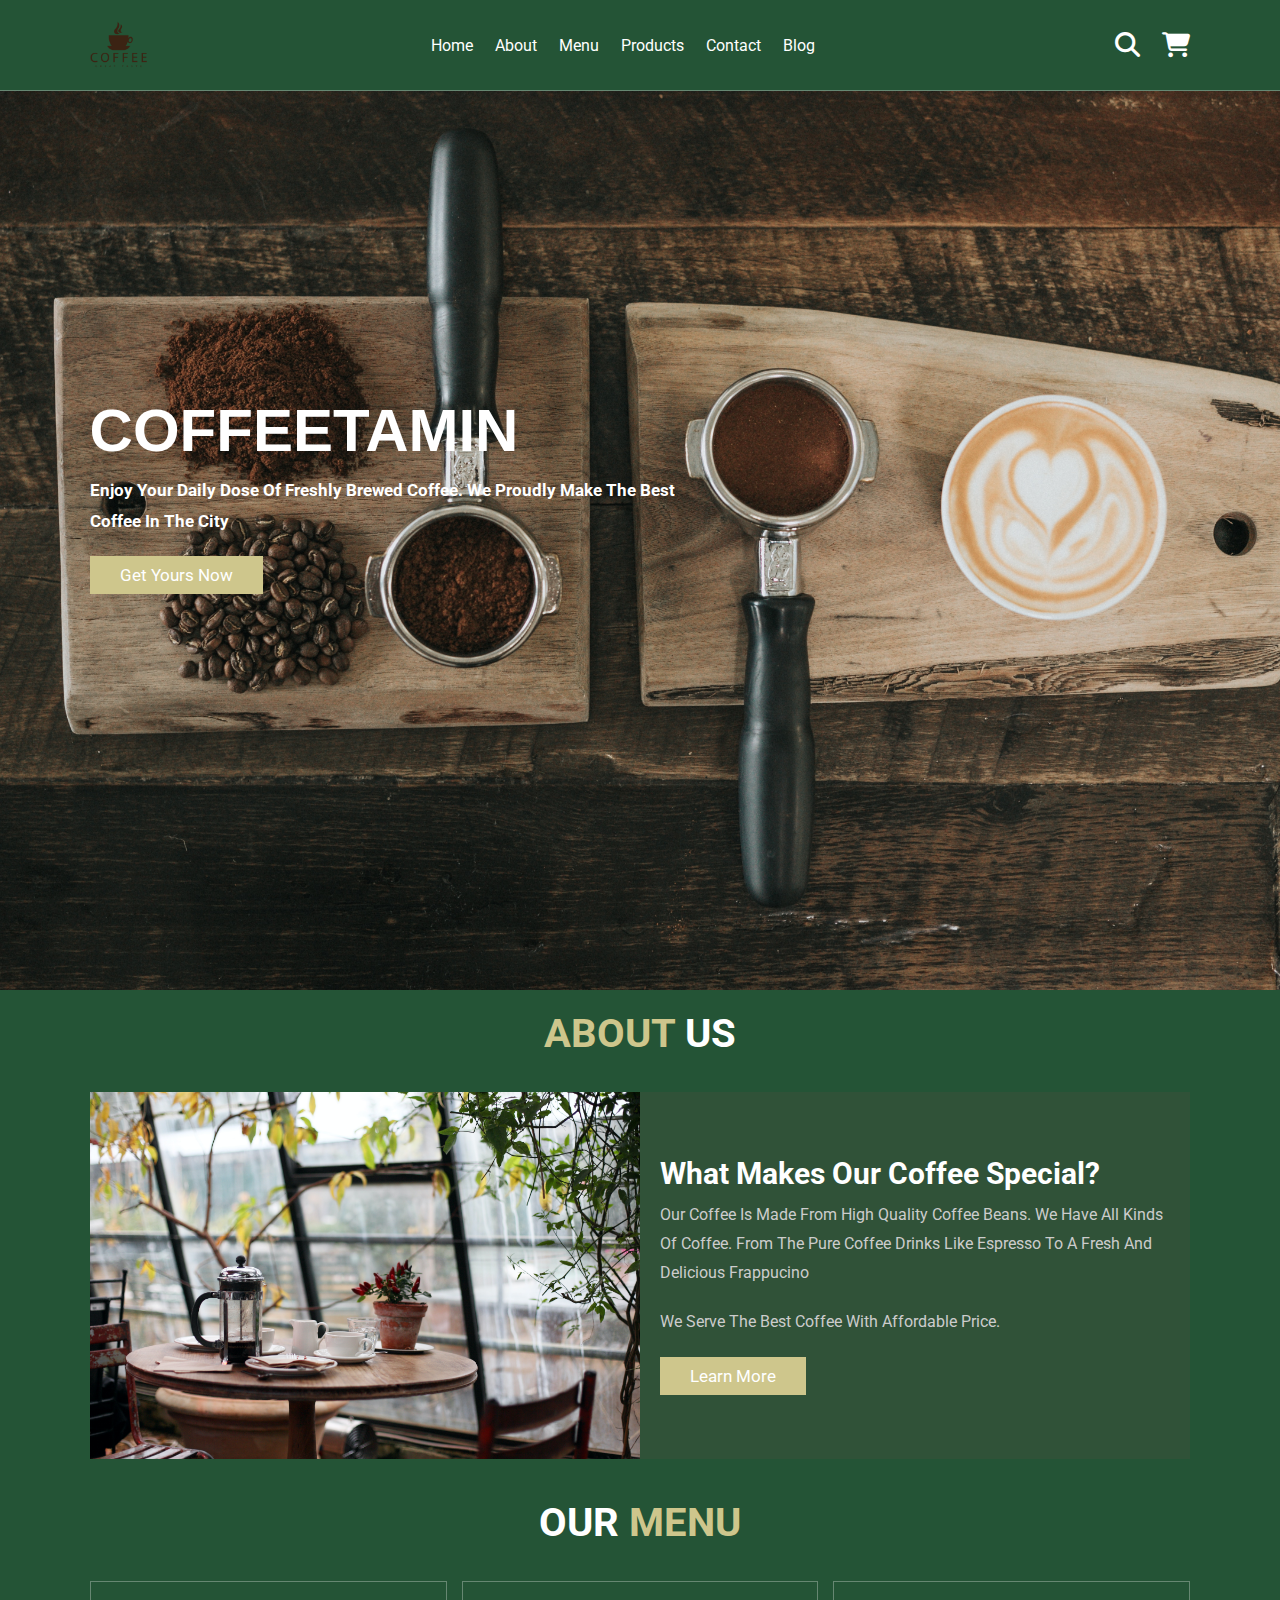
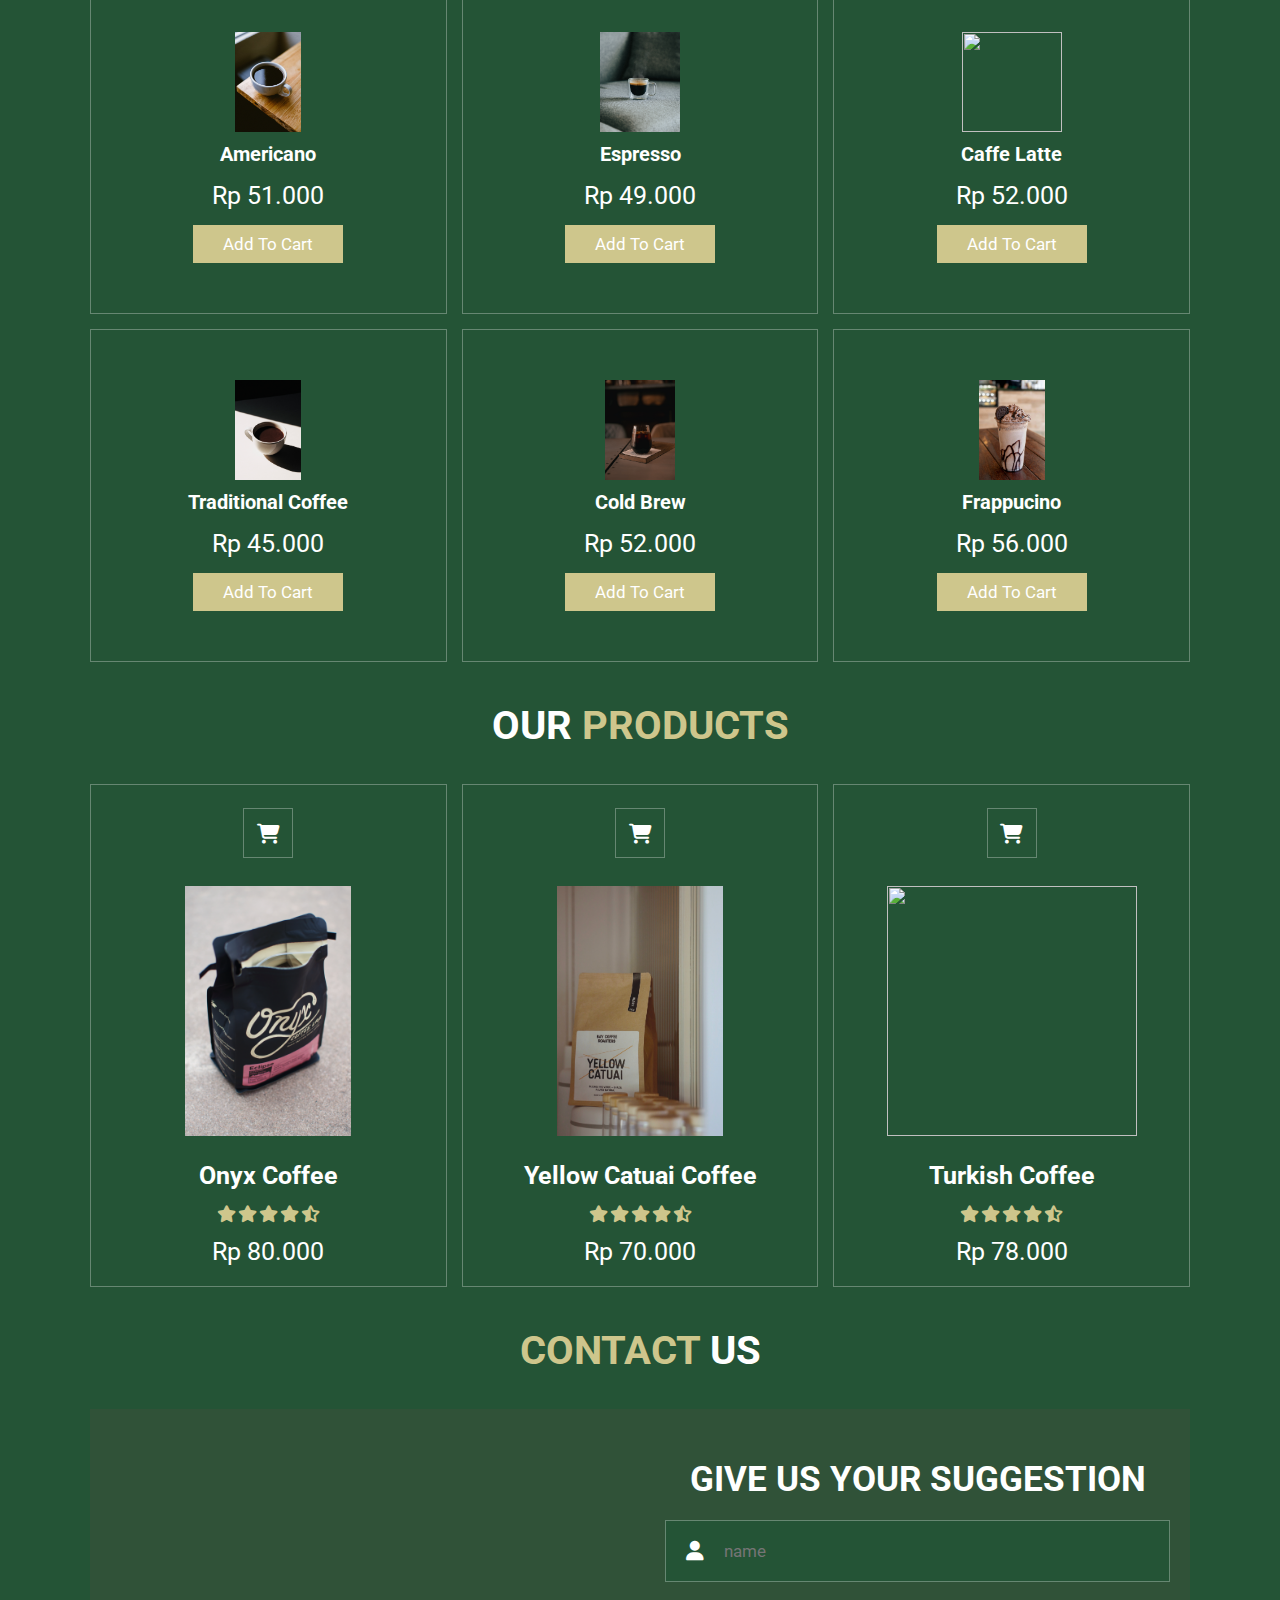
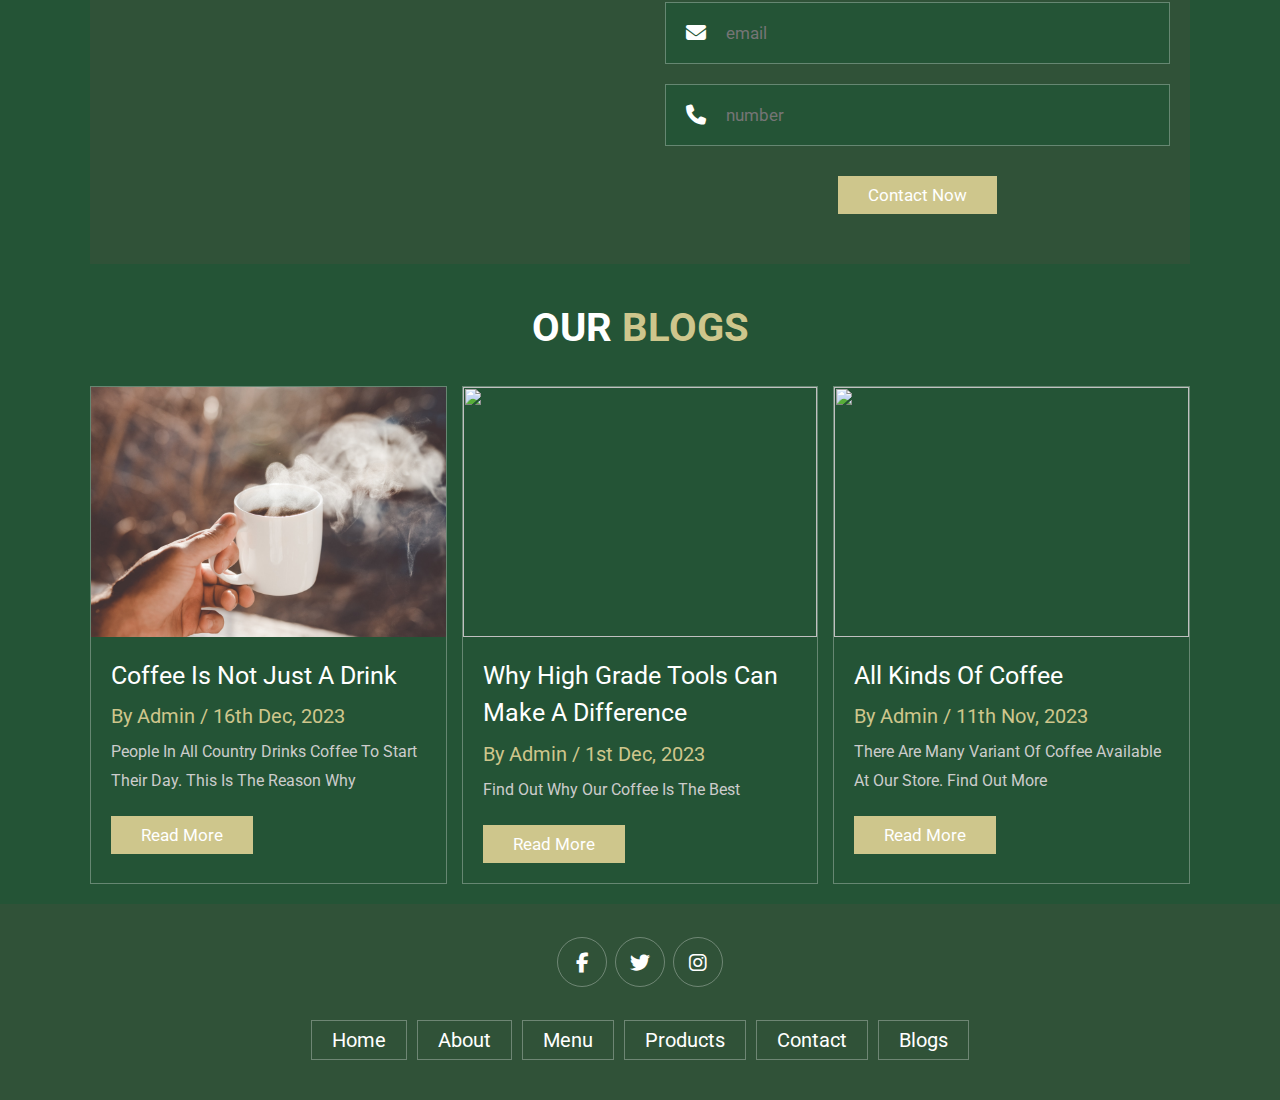
==== CoffeeTamins.html @ 353ef0f1 "Add files via upload" ====
<html lang="en">
<head>
    <meta charset="UTF-8">
    <meta name="viewport" content="width=device-width, initial-scale=1.0">
    <title>CoffeeTamins</title>
    <!-- Font Awesome CDN  -->
    <link rel="stylesheet" href="https://cdnjs.cloudflare.com/ajax/libs/font-awesome/6.5.1/css/all.min.css">
    <!-- Link css -->
    <link rel="stylesheet" href="CoffeeTamins.css">

</head>
<body>
<!-- Header start -->
<header class="Header">
        <a href="#" class="logo">
            <img src="Picture album/Coffeeshop-logo.png" alt="">
        </a>

<nav class="navbar">
    <a href="#home">Home</a>
    <a href="#about">About</a>
    <a href="#menu">Menu</a>
    <a href="#products">products</a>
    <a href="#contact">Contact</a>
    <a href="#blogs">Blog</a>
</nav>

<Div class="icons">
    <Div class="fas fa-search" id="search-btn"></Div>
    <div class="fas fa-shopping-cart" id="cart-btn"></div>
    <div class="fas fa-bars" id="menu-btn"></div>
</Div>

<div class="search-form">
    <input type="search" id="search-box" placeholder="search here...">
    <label for="search-box" class="fas fa-search"></label>
</div>

<div class="cart-items-container">
    <div class="cart-item">
        <span class="fas fa-times"></span>
        <img src="Picture album/Shop-Espresso.jpg" alt="">
        <div class="content">
                <h3>Cart item 1</h3>
                <div class="price">Rp 49.000</div>
        </div>
    </div>

<div class="cart-item">
    <span class="fas fa-times"></span>
    <img src="Picture album/Menu-Frapucino.jpg" alt="">
    <div class="content">
            <h3>Cart item 2</h3>
            <div class="price">Rp 56.000</div>
    </div>
</div>
<div class="cart-item">
    <span class="fas fa-times"></span>
    <img src="Picture album/Caffe_latte.jpg" alt="">
    <div class="content">
            <h3>Cart item 3</h3>
            <div class="price">Rp 52.000</div>
    </div>
</div>
<div class="cart-item">
    <span class="fas fa-times"></span>
    <img src="Picture album/Shop-Americano.jpg" alt="">
    <div class="content">
            <h3>Cart item 4</h3>
            <div class="price">Rp 51.000</div>
    </div>
</div>
<a href="#" class="btn">checkout</a>
</div>
</header>
<!-- Header end -->

<!-- Home start -->
<section class="home" id="home">

        <div class="content">
            <h3>Coffeetamin</h3>
            <p>Enjoy your daily dose of freshly brewed coffee. We proudly make the best coffee in the city</p>
                <a href="#" class="btn">Get yours now</a>
        </div>
</section>
<!-- home end -->
<!-- About section start -->
<section class="about" id="about">

    <h1 class="heading"> <span>about</span> us </h1>

    <div class="row">

        <div class="image">
            <img src="Picture album/BG3.jpg" alt="">
        </div>

        <div class="content">
            <h3>what makes our coffee special?</h3>
            <p>Our coffee is made from high quality coffee beans. We have all kinds of coffee. 
                From the pure coffee drinks like Espresso to a fresh and delicious frappucino
            </p>
            <p>We serve the best coffee with affordable price. </p>
            <a href="#" class="btn">learn more</a>
        </div>

    </div>

</section>
<!-- About section ends -->
<!-- menu section starts  -->

<section class="menu" id="menu">

    <h1 class="heading"> our <span>menu</span> </h1>

    <div class="box-container">

        <div class="box">
            <img src="Picture album/Shop-Americano.jpg" alt="">
            <h3>Americano</h3>
            <div class="price">Rp 51.000</div>
            <a href="#" class="btn">add to cart</a>
        </div>

        <div class="box">
            <img src="Picture album/Shop-Espresso.jpg" alt="">
            <h3>Espresso</h3>
            <div class="price">Rp 49.000</div>
            <a href="#" class="btn">add to cart</a>
        </div>

        <div class="box">
            <img src="Picture album/Caffe_latte.jpg" alt="">
            <h3>Caffe latte</h3>
            <div class="price">Rp 52.000</div>
            <a href="#" class="btn">add to cart</a>
        </div>

        <div class="box">
            <img src="Picture album/Trad_coffee.jpg" alt="">
            <h3>Traditional coffee</h3>
            <div class="price">Rp 45.000</div>
            <a href="#" class="btn">add to cart</a>
        </div>

        <div class="box">
            <img src="Picture album/Shop-ColdBrew1.jpg" alt="">
            <h3>Cold Brew</h3>
            <div class="price">Rp 52.000</div>
            <a href="#" class="btn">add to cart</a>
        </div>

        <div class="box">
            <img src="Picture album/Menu-Frapucino.jpg" alt="">
            <h3>frappucino</h3>
            <div class="price">Rp 56.000</div>
            <a href="#" class="btn">add to cart</a>
        </div>

    </div>

</section>

<!-- menu section ends -->

<section class="products" id="products">

    <h1 class="heading"> our <span>products</span> </h1>

    <div class="box-container">

        <div class="box">
            <div class="icons">
                <a href="#" class="fas fa-shopping-cart"></a>
            </div>
            <div class="image">
                <img src="Picture album/product5.jpg" alt="">
            </div>
            <div class="content">
                <h3>Onyx coffee</h3>
                <div class="stars">
                    <i class="fas fa-star"></i>
                    <i class="fas fa-star"></i>
                    <i class="fas fa-star"></i>
                    <i class="fas fa-star"></i>
                    <i class="fas fa-star-half-alt"></i>
                </div>
                <div class="price">Rp 80.000</div>
            </div>
        </div>

        <div class="box">
            <div class="icons">
                <a href="#" class="fas fa-shopping-cart"></a>
            </div>
            <div class="image">
                <img src="Picture album/Product3.jpg" alt="">
            </div>
            <div class="content">
                <h3>Yellow catuai coffee</h3>
                <div class="stars">
                    <i class="fas fa-star"></i>
                    <i class="fas fa-star"></i>
                    <i class="fas fa-star"></i>
                    <i class="fas fa-star"></i>
                    <i class="fas fa-star-half-alt"></i>
                </div>
                <div class="price">Rp 70.000</div>
            </div>
        </div>

        <div class="box">
            <div class="icons">
                <a href="#" class="fas fa-shopping-cart"></a>
            </div>
            <div class="image">
                <img src="Picture album/product4.jpg" alt="">
            </div>
            <div class="content">
                <h3>Turkish coffee</h3>
                <div class="stars">
                    <i class="fas fa-star"></i>
                    <i class="fas fa-star"></i>
                    <i class="fas fa-star"></i>
                    <i class="fas fa-star"></i>
                    <i class="fas fa-star-half-alt"></i>
                </div>
                <div class="price">Rp 78.000</div>
            </div>
        </div>

    </div>

</section>



<!-- contact section starts  -->

<section class="contact" id="contact">

    <h1 class="heading"> <span>contact</span> us </h1>

    <div class="row">

        <iframe class="map" src="https://www.google.com/maps/embed?pb=!1m17!1m12!1m3!1d3966.7529385469725!2d106.76006207409554!3d-6.163832660406505!2m3!1f0!2f0!3f0!3m2!1i1024!2i768!4f13.1!3m2!1m1!2zNsKwMDknNDkuOCJTIDEwNsKwNDUnNDUuNSJF!5e0!3m2!1sen!2sid!4v1702655065192!5m2!1sen!2sid" allowfullscreen="" loading="lazy"></iframe>

        <form action="">
            <h3>Give us your suggestion</h3>
            <div class="inputBox">
                <span class="fas fa-user"></span>
                <input type="text" placeholder="name">
            </div>
            <div class="inputBox">
                <span class="fas fa-envelope"></span>
                <input type="email" placeholder="email">
            </div>
            <div class="inputBox">
                <span class="fas fa-phone"></span>
                <input type="number" placeholder="number">
            </div>
            <input type="submit" value="contact now" class="btn">
        </form>

    </div>

</section>

<!-- contact section ends -->

<!-- blogs section starts  -->

<section class="blogs" id="blogs">

    <h1 class="heading"> our <span>blogs</span> </h1>

    <div class="box-container">

        <div class="box">
            <div class="image">
                <img src="Picture album/BlogsPic.jpg" alt="">
            </div>
            <div class="content">
                <a href="#" class="title">Coffee is not just a drink</a>
                <span>by admin / 16th Dec, 2023</span>
                <p>People in all country drinks coffee to start their day. This is the reason why</p>
                <a href="#" class="btn">read more</a>
            </div>
        </div>

        <div class="box">
            <div class="image">
                <img src="Picture album/BlogsPic1.jpg" alt="">
            </div>
            <div class="content">
                <a href="#" class="title">Why high grade tools can make a difference</a>
                <span>by admin / 1st Dec, 2023</span>
                <p>Find out why our coffee is the best</p>
                <a href="#" class="btn">read more</a>
            </div>
        </div>

        <div class="box">
            <div class="image">
                <img src="Picture album/BlogsPic2.jpg" alt="">
            </div>
            <div class="content">
                <a href="#" class="title">All kinds of coffee</a>
                <span>by admin / 11th Nov, 2023</span>
                <p>There are many variant of coffee available at our store. Find out more </p>
                <a href="#" class="btn">read more</a>
            </div>
        </div>

    </div>

</section>

<!-- blogs section ends -->

<!-- footer section starts  -->

<section class="footer">

    <div class="share">
        <a href="#" class="fab fa-facebook-f"></a>
        <a href="#" class="fab fa-twitter"></a>
        <a href="#" class="fab fa-instagram"></a>
    </div>

    <div class="links">
        <a href="#">home</a>
        <a href="#">about</a>
        <a href="#">menu</a>
        <a href="#">products</a>
        <a href="#">contact</a>
        <a href="#">blogs</a>
    </div>

  

</section>

<!-- footer section ends -->
<!-- JS -->
<script src="CoffeeTamins.js"></script>
</body>
</html>
---- CoffeeTamins.css ----
@import url('https://fonts.googleapis.com/css2?family=Roboto:wght@100;300;400;500;700&display=swap');

:root{
    --main-color:	#cec68c;
    --kuro:#305238;
    --bg:	#245436;
    --border:.1rem solid rgba(255,255,255,.3);
}

*{
    font-family: 'Roboto', sans-serif;
    margin:0; padding:0;
    box-sizing: border-box;
    outline: none; border:none;
    text-decoration: none;
    text-transform: capitalize;
    transition: .2s linear;
}

html{
    font-size: 62.5%;
    overflow-x: hidden;
    scroll-padding-top: 9rem;
    scroll-behavior: smooth;
}

html::-webkit-scrollbar{
    width: .8rem;
}

html::-webkit-scrollbar-track{
    background: transparent;
}

html::-webkit-scrollbar-thumb{
    background: #fff;
    border-radius: 5rem;
}

body{
    background: var(--bg);
}

section{
    padding:2rem 7%;
}

.heading{
    text-align: center;
    color:#fff;
    text-transform: uppercase;
    padding-bottom: 3.5rem;
    font-size: 4rem;
}

.heading span{
    color:var(--main-color);
    text-transform: uppercase;
}

.btn{
    margin-top: 1rem;
    display: inline-block;
    padding:.9rem 3rem;
    font-size: 1.7rem;
    color:#fff;
    background: var(--main-color);
    cursor: pointer;
}

.btn:hover{
    letter-spacing: .2rem;
}

.header{
    background: var(--bg);
    display: flex;
    align-items: center;
    justify-content: space-between;
    padding:1.5rem 7%;
    border-bottom: var(--border);
    position: fixed;
    top:0; left: 0; right: 0;
    z-index: 1000;
}

.header .logo img{
    height: 6rem;
}

.header .navbar a{
    margin:0 1rem;
    font-size: 1.6rem;
    color:#fff;
}

.header .navbar a:hover{
    color:var(--main-color);
    border-bottom: .1rem solid var(--main-color);
    padding-bottom: .5rem;
}

.header .icons div{
    color:#fff;
    cursor: pointer;
    font-size: 2.5rem;
    margin-left: 2rem;
}

.header .icons div:hover{
    color:var(--main-color);
}

#menu-btn{
    display: none;
}

.header .search-form{
    position: absolute;
    top:115%; right: 7%;
    background: #fff;
    width: 50rem;
    height: 5rem;
    display: flex;
    align-items: center;
    transform: scaleY(0);
    transform-origin: top;
}

.header .search-form.active{
    transform: scaleY(1);
}

.header .search-form input{
    height: 100%;
    width: 100%;
    font-size: 1.6rem;
    color:var(--kuro);
    padding:1rem;
    text-transform: none;
}

.header .search-form label{
    cursor: pointer;
    font-size: 2.2rem;
    margin-right: 1.5rem;
    color:var(--kuro);
}

.header .search-form label:hover{
    color:var(--main-color);
}

.header .cart-items-container{
    position: absolute;
    top:100%; right: -100%;
    height: calc(100vh - 9.5rem);
    width: 35rem;
    background: #fff;
    padding:0 1.5rem;
}

.header .cart-items-container.active{
    right: 0;
}

.header .cart-items-container .cart-item{
    position: relative;
    margin:2rem 0;
    display: flex;
    align-items: center;
    gap:1.5rem;
}

.header .cart-items-container .cart-item .fa-times{
    position: absolute;
    top:1rem; right: 1rem;
    font-size: 2rem;
    cursor: pointer;
    color: var(--kuro);
}

.header .cart-items-container .cart-item .fa-times:hover{
    color:var(--main-color);
}

.header .cart-items-container .cart-item img{
    height: 7rem;
}

.header .cart-items-container .cart-item .content h3{
    font-size: 2rem;
    color:var(--kuro);
    padding-bottom: .5rem;
}

.header .cart-items-container .cart-item .content .price{
    font-size: 1.5rem;
    color:var(--main-color);
}

.header .cart-items-container .btn{
    width: 100%;
    text-align: center;
}

.home{
    height: 110vh;
    display: flex;
    align-items: center;
    background:url("Picture\ album/Body-Background.jpg") no-repeat;
    background-size: cover;
    background-position: center;
}

.home .content{
    max-width: 60rem;
}

.home .content h3{
    font-size: 6rem;
    text-transform: uppercase;
    color:#fff;
    font-family:Helvetica;
}

.home .content p{
    font-size: 1.7rem;
    font-weight: bold;
    line-height: 1.8;
    padding:1rem 0;
    color:rgb(255, 255, 255);
}

/* ------------------------About ============== */
.about .row{
    display: flex;
    align-items: center;
    background:var(--kuro);
    flex-wrap: wrap;
}

.about .row .image{
    flex:1 1 45rem;
}

.about .row .image img{
    width: 100%;
}
.about .row .content{
    flex:1 1 45rem;
    padding:2rem;
}

.about .row .content h3{
    font-size: 3rem;
    color:#fff;
}

.about .row .content p{
    font-size: 1.6rem;
    color:#ccc;
    padding:1rem 0;
    line-height: 1.8;
}
 /* ------------------------------menu----------------- */
.menu .box-container{
    display: grid;
    grid-template-columns: repeat(auto-fit, minmax(30rem, 1fr));
    gap:1.5rem;
}

.menu .box-container .box{
    padding:5rem;
    text-align: center;
    border:var(--border);    
}

.menu .box-container .box img{
    height: 10rem;
}

.menu .box-container .box h3{
    color: #fff;
    font-size: 2rem;
    padding:1rem 0;
}

.menu .box-container .box .price{
    color: #fff;
    font-size: 2.5rem;
    padding:.5rem 0;
}

.menu .box-container .box:hover{
    background:#fff;
}

.menu .box-container .box:hover > *{
    color:var(--kuro);
}
/* -----------Product-------------- */
.products .box-container{
    display: grid;
    grid-template-columns: repeat(auto-fit, minmax(30rem, 1fr));
    gap:1.5rem;
}

.products .box-container .box{
    text-align: center;
    border:var(--border);
    padding: 2rem;
}

.products .box-container .box .icons a{
    height: 5rem;
    width: 5rem;
    line-height: 5rem;
    font-size: 2rem;
    border:var(--border);
    color:#fff;
    margin:.3rem;
}

.products .box-container .box .icons a:hover{
    background:var(--main-color);
}

.products .box-container .box .image{
    padding: 2.5rem 0;
}

.products .box-container .box .image img{
    height: 25rem;
}

.products .box-container .box .content h3{
    color:#fff;
    font-size: 2.5rem;
}

.products .box-container .box .content .stars{
    padding: 1.5rem;
}

.products .box-container .box .content .stars i{
    font-size: 1.7rem;
    color: var(--main-color);
}

.products .box-container .box .content .price{
    color:#fff;
    font-size: 2.5rem;
}
/* ---------------------------Contact------------------------------- */
.contact .row{
    display: flex;
    background:var(--kuro);
    flex-wrap: wrap;
    gap:1rem;
}

.contact .row .map{
    flex:1 1 45rem;
    width: 100%;
    object-fit: cover;
    padding: 20px 40px;
}

.contact .row form{
    flex:1 1 45rem;
    padding:5rem 2rem;
    text-align: center;
}

.contact .row form h3{
    text-transform: uppercase;
    font-size: 3.5rem;
    color:#fff;
}

.contact .row form .inputBox{
    display: flex;
    align-items: center;
    margin-top: 2rem;
    margin-bottom: 2rem;
    background:var(--bg);
    border:var(--border);
}

.contact .row form .inputBox span{
    color:#fff;
    font-size: 2rem;
    padding-left: 2rem;
}

.contact .row form .inputBox input{
    width: 100%;
    padding:2rem;
    font-size: 1.7rem;
    color:#fff;
    text-transform: none;
    background:none;
}
/* --------------Blogs------------------------ */
.blogs .box-container{
    display: grid;
    grid-template-columns: repeat(auto-fit, minmax(30rem, 1fr));
    gap:1.5rem;
}

.blogs .box-container .box{
    border:var(--border);    
}

.blogs .box-container .box .image{
    height: 25rem;
    overflow:hidden;
    width: 100%;
}

.blogs .box-container .box .image img{
    height: 100%;
    object-fit: cover;
    width: 100%;
}

.blogs .box-container .box:hover .image img{
    transform: scale(1.2);
}

.blogs .box-container .box .content{
    padding:2rem;
}

.blogs .box-container .box .content .title{
    font-size: 2.5rem;
    line-height: 1.5;
    color:#fff;
}

.blogs .box-container .box .content .title:hover{
    color:var(--main-color);
}

.blogs .box-container .box .content span{
    color:var(--main-color);
    display: block;
    padding-top: 1rem;
    font-size: 2rem;
}

.blogs .box-container .box .content p{
    font-size: 1.6rem;
    line-height: 1.8;
    color:#ccc;
    padding:1rem 0;
}

.footer{
    background:var(--kuro);
    text-align: center;
}

.footer .share{
    padding:1rem 0;
}

.footer .share a{
    height: 5rem;
    width: 5rem;
    line-height: 5rem;
    font-size: 2rem;
    color:#fff;
    border:var(--border);
    margin:.3rem;
    border-radius: 50%;
}

.footer .share a:hover{
    background-color: var(--main-color);
}

.footer .links{
    display: flex;
    justify-content: center;
    flex-wrap: wrap;
    padding:2rem 0;
    gap:1rem;
}

.footer .links a{
    padding:.7rem 2rem;
    color:#fff;
    border:var(--border);
    font-size: 2rem;
}

.footer .links a:hover{
    background:var(--main-color);
}




/* ----------------------------------------------------------------------- */

/* media queries  */
@media (max-width:991px){

    html{
        font-size: 55%;
    }

    .header{
        padding:1.5rem 2rem;
    }

    section{
        padding:2rem;
    }

}

@media (max-width:768px){

    #menu-btn{
        display: inline-block;
    }

    .header .navbar{
        position: absolute;
        top:100%; right: -100%;
        background: #fff;
        width: 30rem;
        height: calc(100vh - 9.5rem);
    }

    .header .navbar.active{
        right:0;
    }

    .header .navbar a{
        color:var(--kuro);
        display: block;
        margin:1.5rem;
        padding:.5rem;
        font-size: 2rem;
    }

    .header .search-form{
        width: 90%;
        right: 2rem;
    }

    .home{
        background-position: left;
        justify-content: center;
        text-align: center;
    }

    .home .content h3{
        font-size: 4.5rem;
    }

    .home .content p{
        font-size: 1.5rem;
    }

}

@media (max-width:450px){

    html{
        font-size: 50%;
    }
}
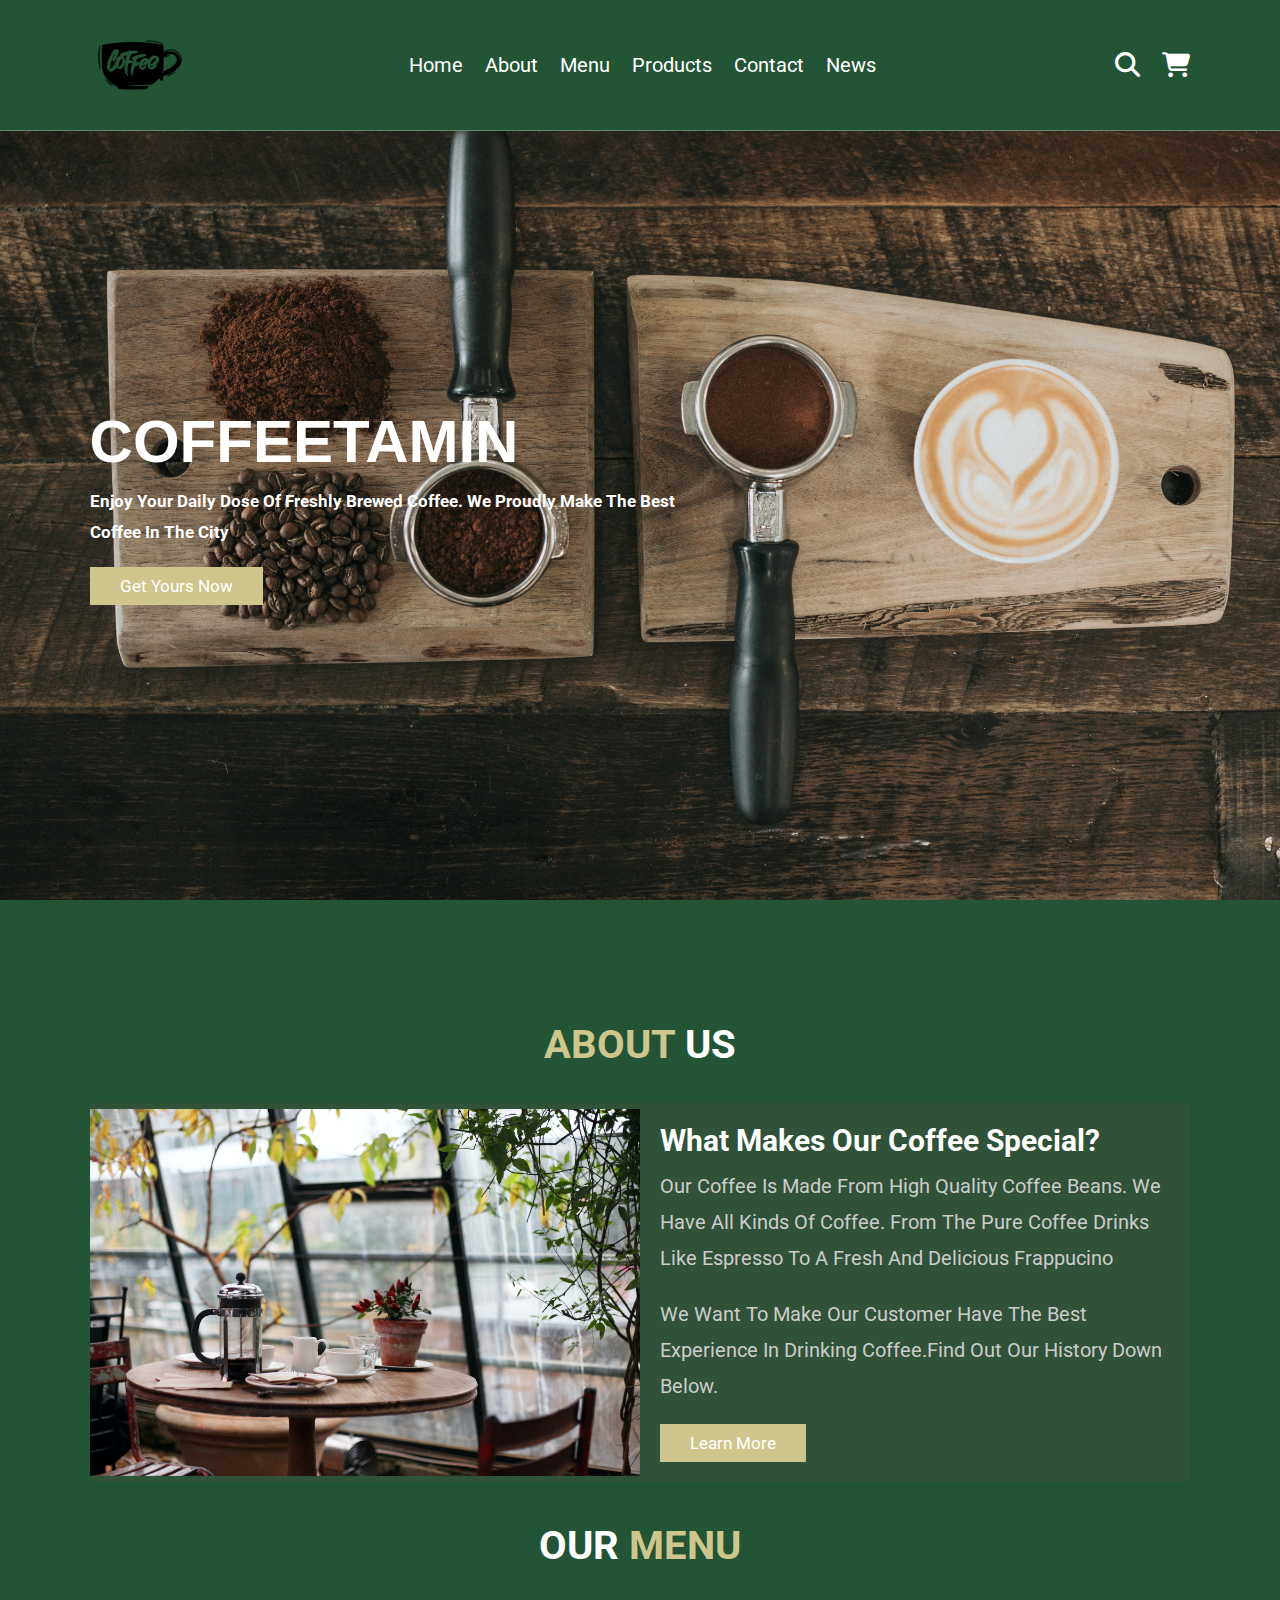
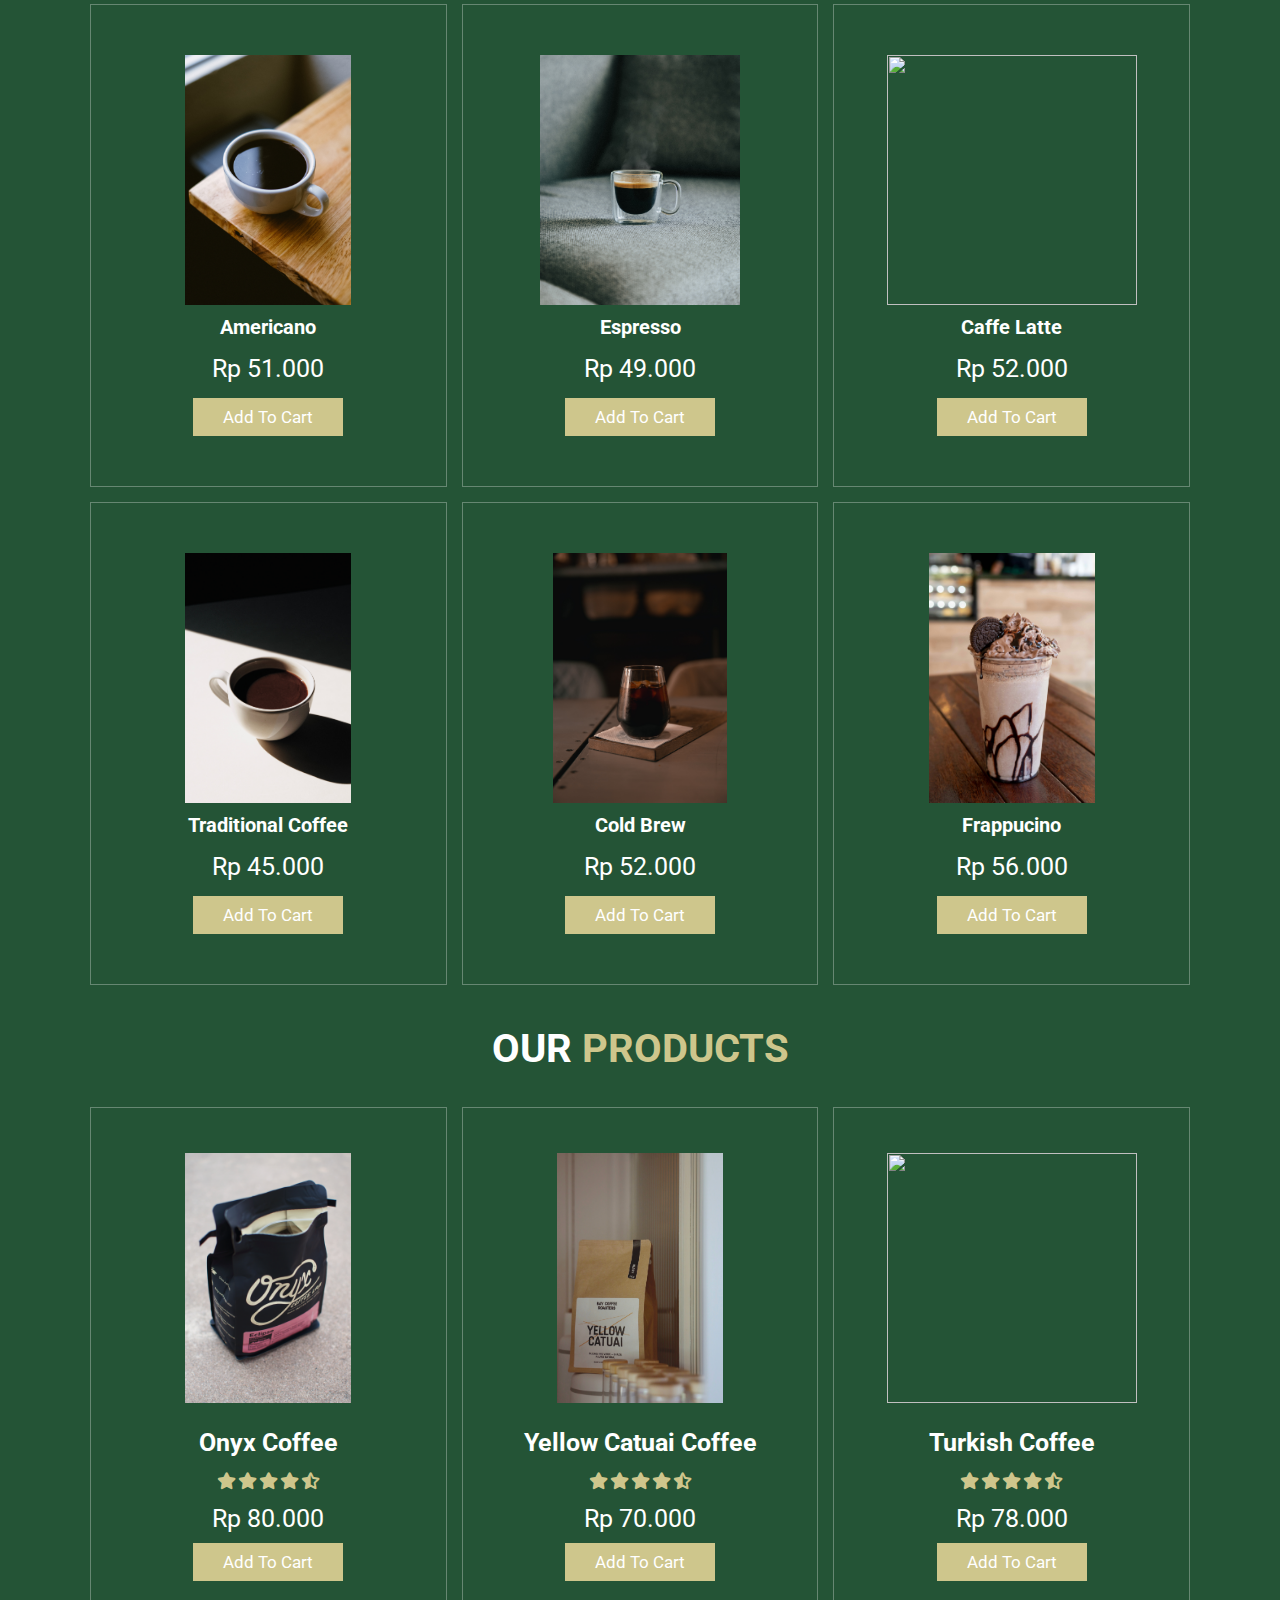
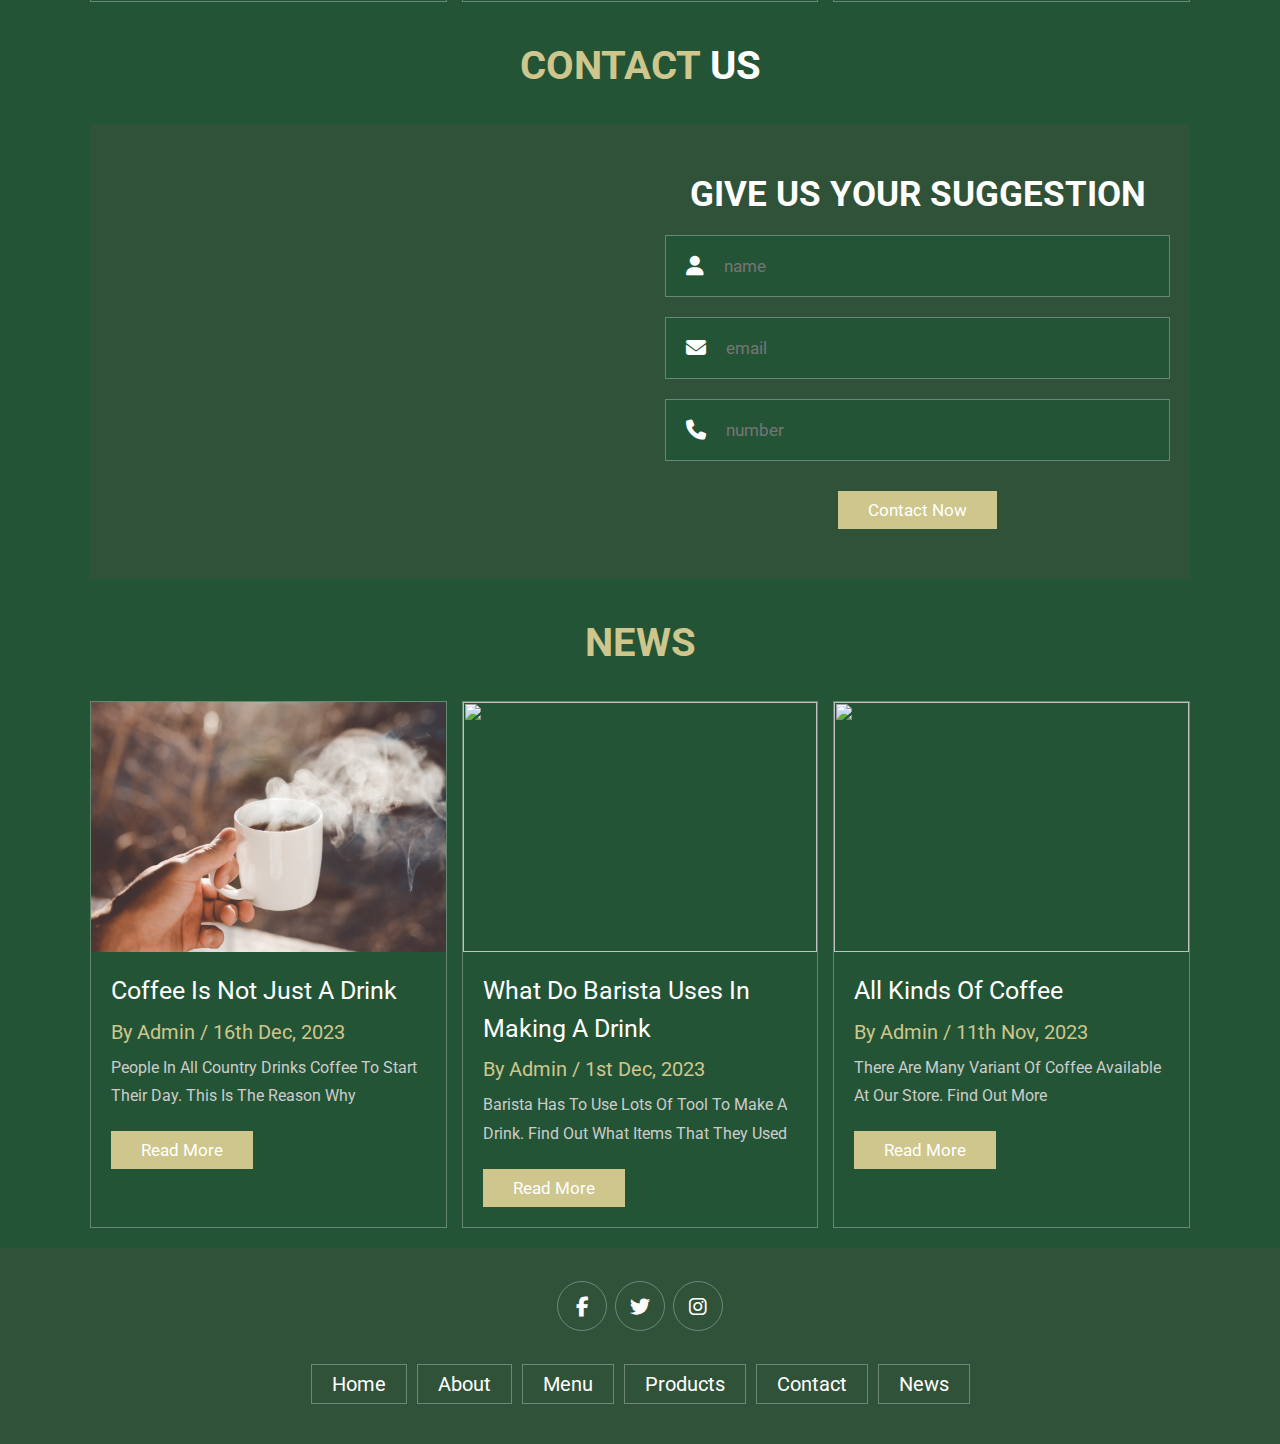
==== commit 809f7e3d: "Add files via upload" ====
--- a/CoffeeTamins.html
+++ b/CoffeeTamins.html
@@ -1,4 +1,4 @@
-<html lang="en">
+a<html lang="en">
 <head>
     <meta charset="UTF-8">
     <meta name="viewport" content="width=device-width, initial-scale=1.0">
@@ -13,7 +13,7 @@
 <!-- Header start -->
 <header class="Header">
         <a href="#" class="logo">
-            <img src="Picture album/Coffeeshop-logo.png" alt="">
+            <img src="Picture album/Hand-drawn-coffe-logo.png" alt="">
         </a>
 
 <nav class="navbar">
@@ -22,7 +22,7 @@
     <a href="#menu">Menu</a>
     <a href="#products">products</a>
     <a href="#contact">Contact</a>
-    <a href="#blogs">Blog</a>
+    <a href="#News">News</a>
 </nav>
 
 <Div class="icons">
@@ -71,6 +71,7 @@
     </div>
 </div>
 <a href="#" class="btn">checkout</a>
+
 </div>
 </header>
 <!-- Header end -->
@@ -81,7 +82,7 @@
         <div class="content">
             <h3>Coffeetamin</h3>
             <p>Enjoy your daily dose of freshly brewed coffee. We proudly make the best coffee in the city</p>
-                <a href="#" class="btn">Get yours now</a>
+                <a href="#products" class="btn">Get yours now</a>
         </div>
 </section>
 <!-- home end -->
@@ -101,8 +102,10 @@
             <p>Our coffee is made from high quality coffee beans. We have all kinds of coffee. 
                 From the pure coffee drinks like Espresso to a fresh and delicious frappucino
             </p>
-            <p>We serve the best coffee with affordable price. </p>
-            <a href="#" class="btn">learn more</a>
+            <p>We want to make our customer have the best experience in drinking coffee.Find out 
+                our history down below.
+            </p>
+            <a href="About us HTML.html" class="btn">learn more</a>
         </div>
 
     </div>
@@ -172,9 +175,6 @@
     <div class="box-container">
 
         <div class="box">
-            <div class="icons">
-                <a href="#" class="fas fa-shopping-cart"></a>
-            </div>
             <div class="image">
                 <img src="Picture album/product5.jpg" alt="">
             </div>
@@ -188,13 +188,11 @@
                     <i class="fas fa-star-half-alt"></i>
                 </div>
                 <div class="price">Rp 80.000</div>
-            </div>
-        </div>
-
-        <div class="box">
-            <div class="icons">
-                <a href="#" class="fas fa-shopping-cart"></a>
-            </div>
+                <a href="#" class="btn">add to cart</a>
+            </div>
+        </div>
+
+        <div class="box">
             <div class="image">
                 <img src="Picture album/Product3.jpg" alt="">
             </div>
@@ -208,13 +206,11 @@
                     <i class="fas fa-star-half-alt"></i>
                 </div>
                 <div class="price">Rp 70.000</div>
-            </div>
-        </div>
-
-        <div class="box">
-            <div class="icons">
-                <a href="#" class="fas fa-shopping-cart"></a>
-            </div>
+                <a href="#" class="btn">add to cart</a>
+            </div>
+        </div>
+
+        <div class="box">
             <div class="image">
                 <img src="Picture album/product4.jpg" alt="">
             </div>
@@ -228,6 +224,7 @@
                     <i class="fas fa-star-half-alt"></i>
                 </div>
                 <div class="price">Rp 78.000</div>
+                <a href="#" class="btn">add to cart</a>
             </div>
         </div>
 
@@ -272,9 +269,9 @@
 
 <!-- blogs section starts  -->
 
-<section class="blogs" id="blogs">
-
-    <h1 class="heading"> our <span>blogs</span> </h1>
+<section class="news" id="news">
+
+    <h1 class="heading"> <span>News</span> </h1>
 
     <div class="box-container">
 
@@ -286,7 +283,7 @@
                 <a href="#" class="title">Coffee is not just a drink</a>
                 <span>by admin / 16th Dec, 2023</span>
                 <p>People in all country drinks coffee to start their day. This is the reason why</p>
-                <a href="#" class="btn">read more</a>
+                <a href="https://moriondocoffee.com/blogs/news/why-do-people-drink-coffee" class="btn">read more</a>
             </div>
         </div>
 
@@ -295,10 +292,10 @@
                 <img src="Picture album/BlogsPic1.jpg" alt="">
             </div>
             <div class="content">
-                <a href="#" class="title">Why high grade tools can make a difference</a>
+                <a href="#" class="title">What do barista uses in making a drink</a>
                 <span>by admin / 1st Dec, 2023</span>
-                <p>Find out why our coffee is the best</p>
-                <a href="#" class="btn">read more</a>
+                <p>Barista has to use lots of tool to make a drink. find out what items that they used</p>
+                <a href="https://www.mochasandjavas.com/a-breakdown-of-the-various-brewing-methods-used-to-make-coffee-at-home/" class="btn">read more</a>
             </div>
         </div>
 
@@ -310,7 +307,7 @@
                 <a href="#" class="title">All kinds of coffee</a>
                 <span>by admin / 11th Nov, 2023</span>
                 <p>There are many variant of coffee available at our store. Find out more </p>
-                <a href="#" class="btn">read more</a>
+                <a href="https://www.gridlockcoffee.com.au/blog/30-different-types-of-coffee-drinks-explained/" class="btn">read more</a>
             </div>
         </div>
 
@@ -325,9 +322,9 @@
 <section class="footer">
 
     <div class="share">
-        <a href="#" class="fab fa-facebook-f"></a>
-        <a href="#" class="fab fa-twitter"></a>
-        <a href="#" class="fab fa-instagram"></a>
+        <a href="https://www.facebook.com/" class="fab fa-facebook-f"></a>
+        <a href="https://www.twitter.com/" class="fab fa-twitter"></a>
+        <a href="https://www.instagram.com/" class="fab fa-instagram"></a>
     </div>
 
     <div class="links">
@@ -336,7 +333,7 @@
         <a href="#">menu</a>
         <a href="#">products</a>
         <a href="#">contact</a>
-        <a href="#">blogs</a>
+        <a href="#">News</a>
     </div>
 
   
--- a/CoffeeTamins.css
+++ b/CoffeeTamins.css
@@ -85,12 +85,12 @@
 }
 
 .header .logo img{
-    height: 6rem;
+    height: 10rem;
 }
 
 .header .navbar a{
     margin:0 1rem;
-    font-size: 1.6rem;
+    font-size: 2rem;
     color:#fff;
 }
 
@@ -199,6 +199,7 @@
     color:var(--main-color);
 }
 
+
 .header .cart-items-container .btn{
     width: 100%;
     text-align: center;
@@ -211,6 +212,7 @@
     background:url("Picture\ album/Body-Background.jpg") no-repeat;
     background-size: cover;
     background-position: center;
+    background-attachment: fixed;
 }
 
 .home .content{
@@ -239,7 +241,9 @@
     background:var(--kuro);
     flex-wrap: wrap;
 }
-
+.about .row span{
+    color: var(--main-color);
+}
 .about .row .image{
     flex:1 1 45rem;
 }
@@ -258,11 +262,13 @@
 }
 
 .about .row .content p{
-    font-size: 1.6rem;
+    font-size: 2rem;
     color:#ccc;
     padding:1rem 0;
     line-height: 1.8;
 }
+/* About us learn more */
+
  /* ------------------------------menu----------------- */
 .menu .box-container{
     display: grid;
@@ -277,7 +283,7 @@
 }
 
 .menu .box-container .box img{
-    height: 10rem;
+    height: 25rem;
 }
 
 .menu .box-container .box h3{
@@ -402,61 +408,62 @@
     text-transform: none;
     background:none;
 }
-/* --------------Blogs------------------------ */
-.blogs .box-container{
+/* --------------News------------------------ */
+.news .box-container{
     display: grid;
     grid-template-columns: repeat(auto-fit, minmax(30rem, 1fr));
     gap:1.5rem;
 }
 
-.blogs .box-container .box{
+.news .box-container .box{
     border:var(--border);    
 }
 
-.blogs .box-container .box .image{
+.news .box-container .box .image{
     height: 25rem;
     overflow:hidden;
     width: 100%;
 }
 
-.blogs .box-container .box .image img{
+.news .box-container .box .image img{
     height: 100%;
     object-fit: cover;
     width: 100%;
 }
 
-.blogs .box-container .box:hover .image img{
+.news .box-container .box:hover .image img{
     transform: scale(1.2);
 }
 
-.blogs .box-container .box .content{
+.news .box-container .box .content{
     padding:2rem;
 }
 
-.blogs .box-container .box .content .title{
+.news .box-container .box .content .title{
     font-size: 2.5rem;
     line-height: 1.5;
     color:#fff;
 }
 
-.blogs .box-container .box .content .title:hover{
-    color:var(--main-color);
-}
-
-.blogs .box-container .box .content span{
+.news .box-container .box .content .title:hover{
+    color:var(--main-color);
+}
+
+.news .box-container .box .content span{
     color:var(--main-color);
     display: block;
     padding-top: 1rem;
     font-size: 2rem;
 }
 
-.blogs .box-container .box .content p{
+.news .box-container .box .content p{
     font-size: 1.6rem;
     line-height: 1.8;
     color:#ccc;
     padding:1rem 0;
 }
 
+/* -----------Footer----------- */
 .footer{
     background:var(--kuro);
     text-align: center;
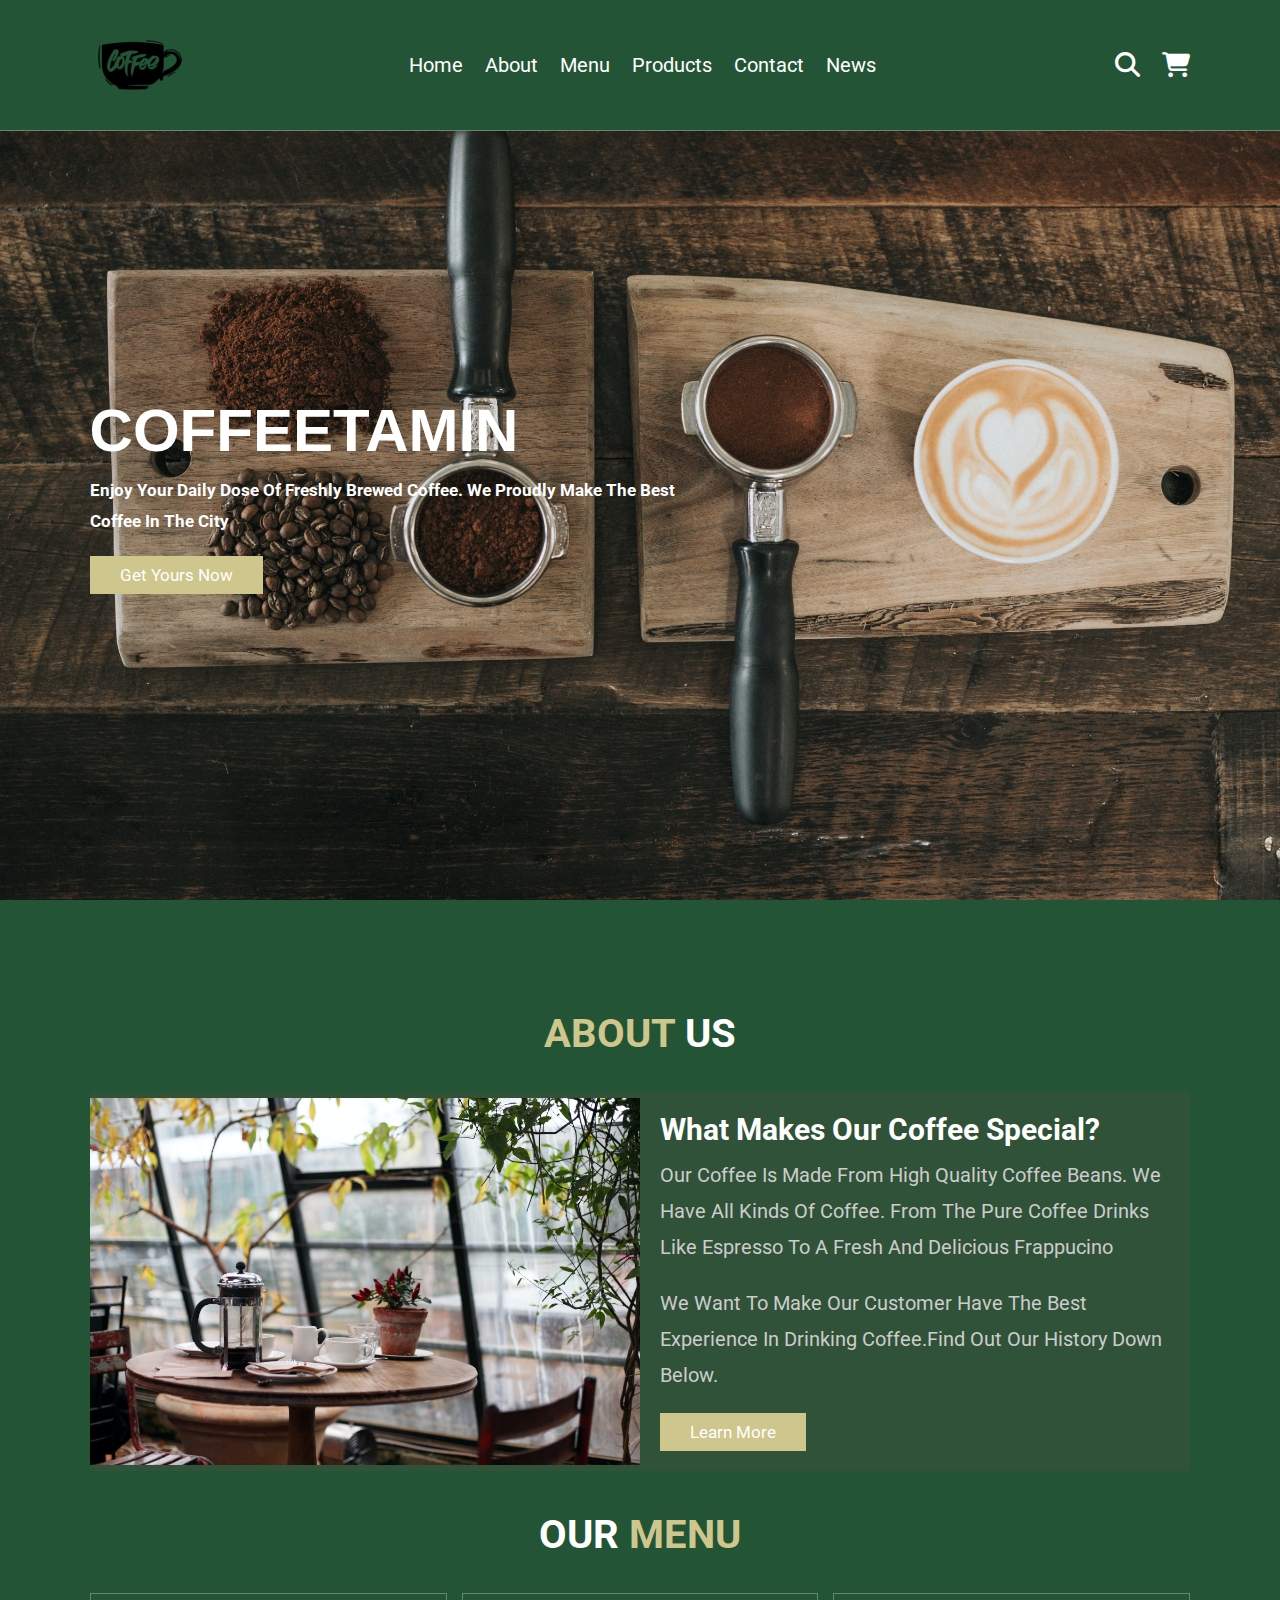
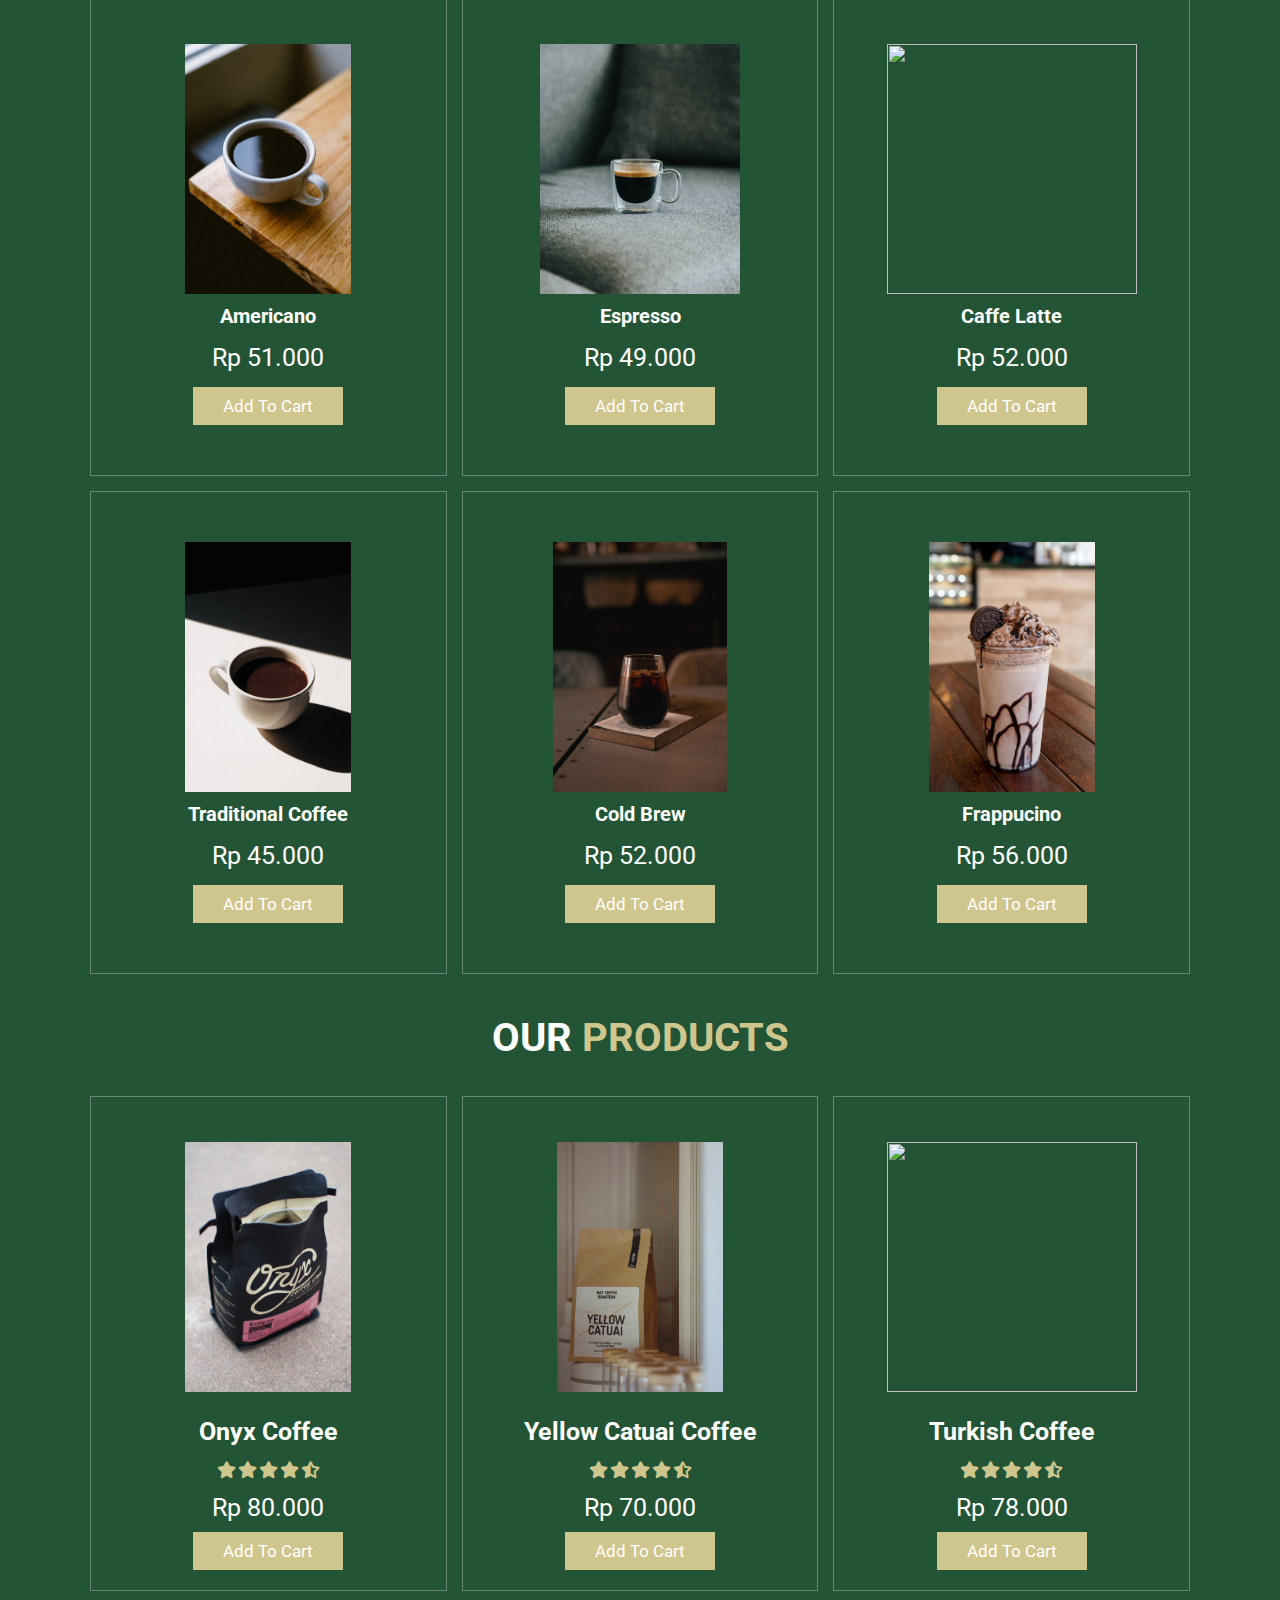
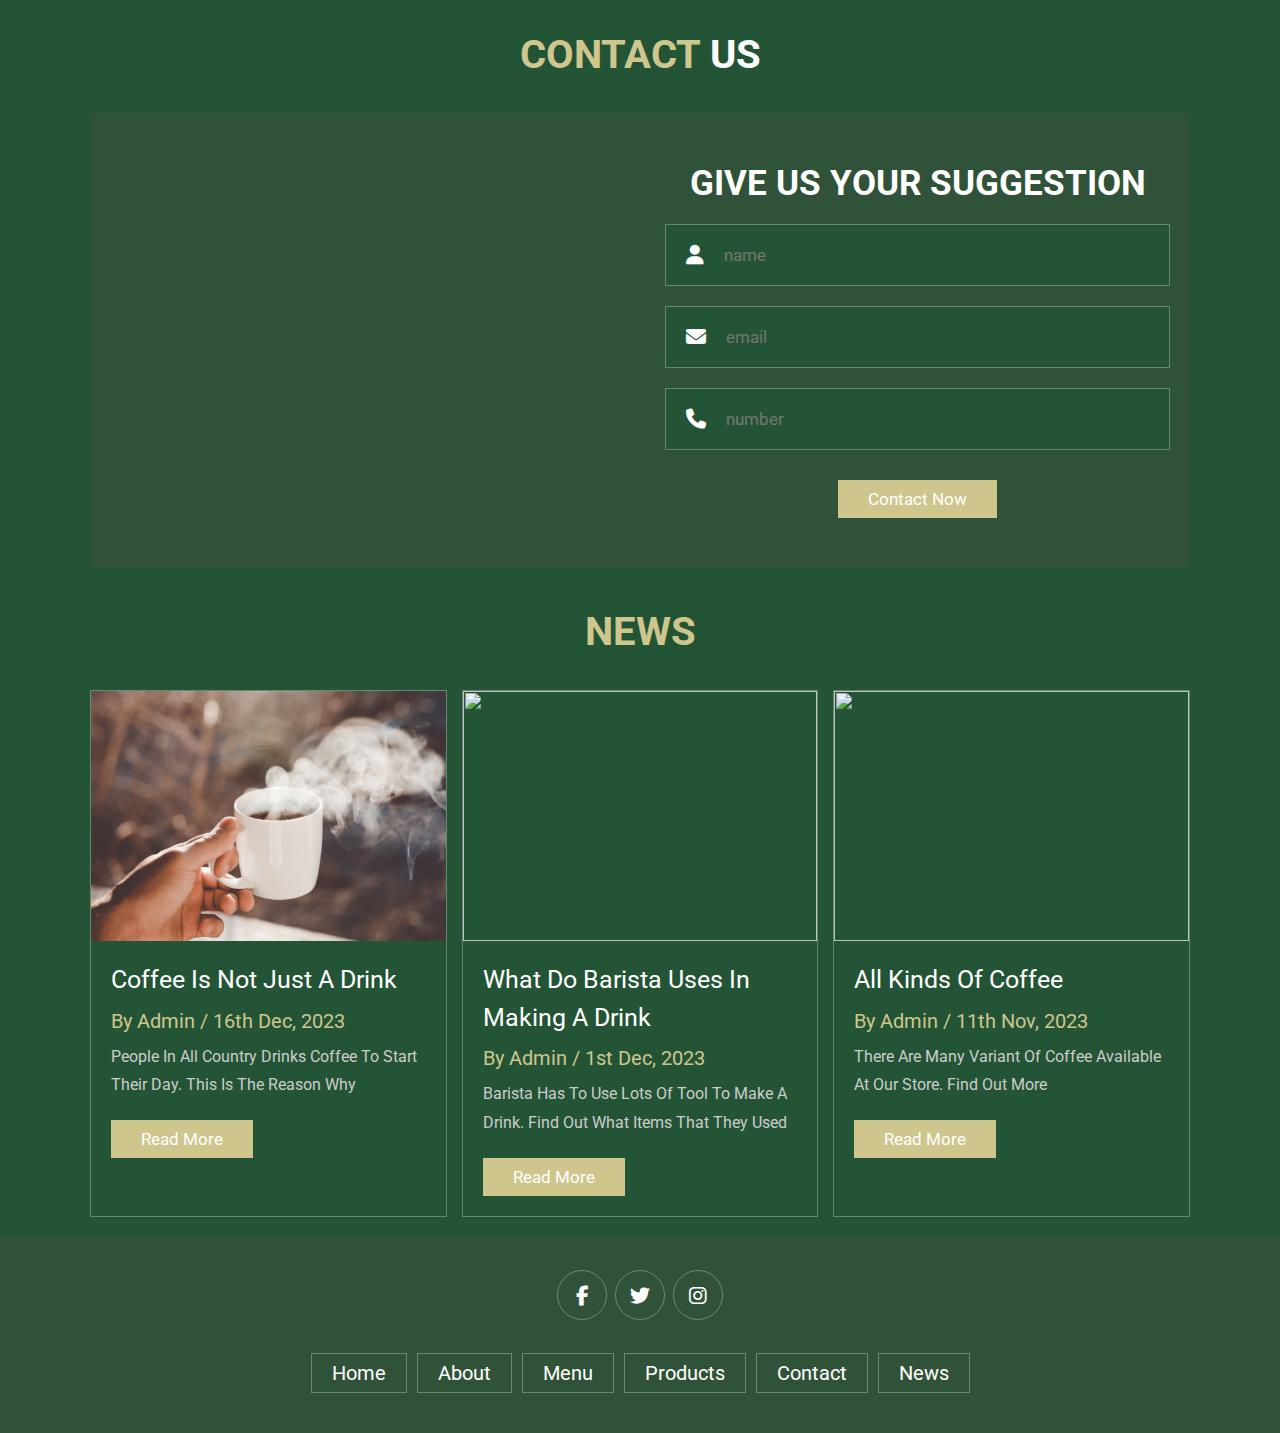
==== commit ac3fcb9a: "Add files via upload" ====
--- a/CoffeeTamins.html
+++ b/CoffeeTamins.html
@@ -1,4 +1,4 @@
-a<html lang="en">
+<html lang="en">
 <head>
     <meta charset="UTF-8">
     <meta name="viewport" content="width=device-width, initial-scale=1.0">
@@ -328,12 +328,12 @@
     </div>
 
     <div class="links">
-        <a href="#">home</a>
-        <a href="#">about</a>
-        <a href="#">menu</a>
-        <a href="#">products</a>
-        <a href="#">contact</a>
-        <a href="#">News</a>
+        <a href="#home">home</a>
+        <a href="#about">about</a>
+        <a href="#menu">menu</a>
+        <a href="#products">products</a>
+        <a href="#contact">contact</a>
+        <a href="#news">News</a>
     </div>
 
   
